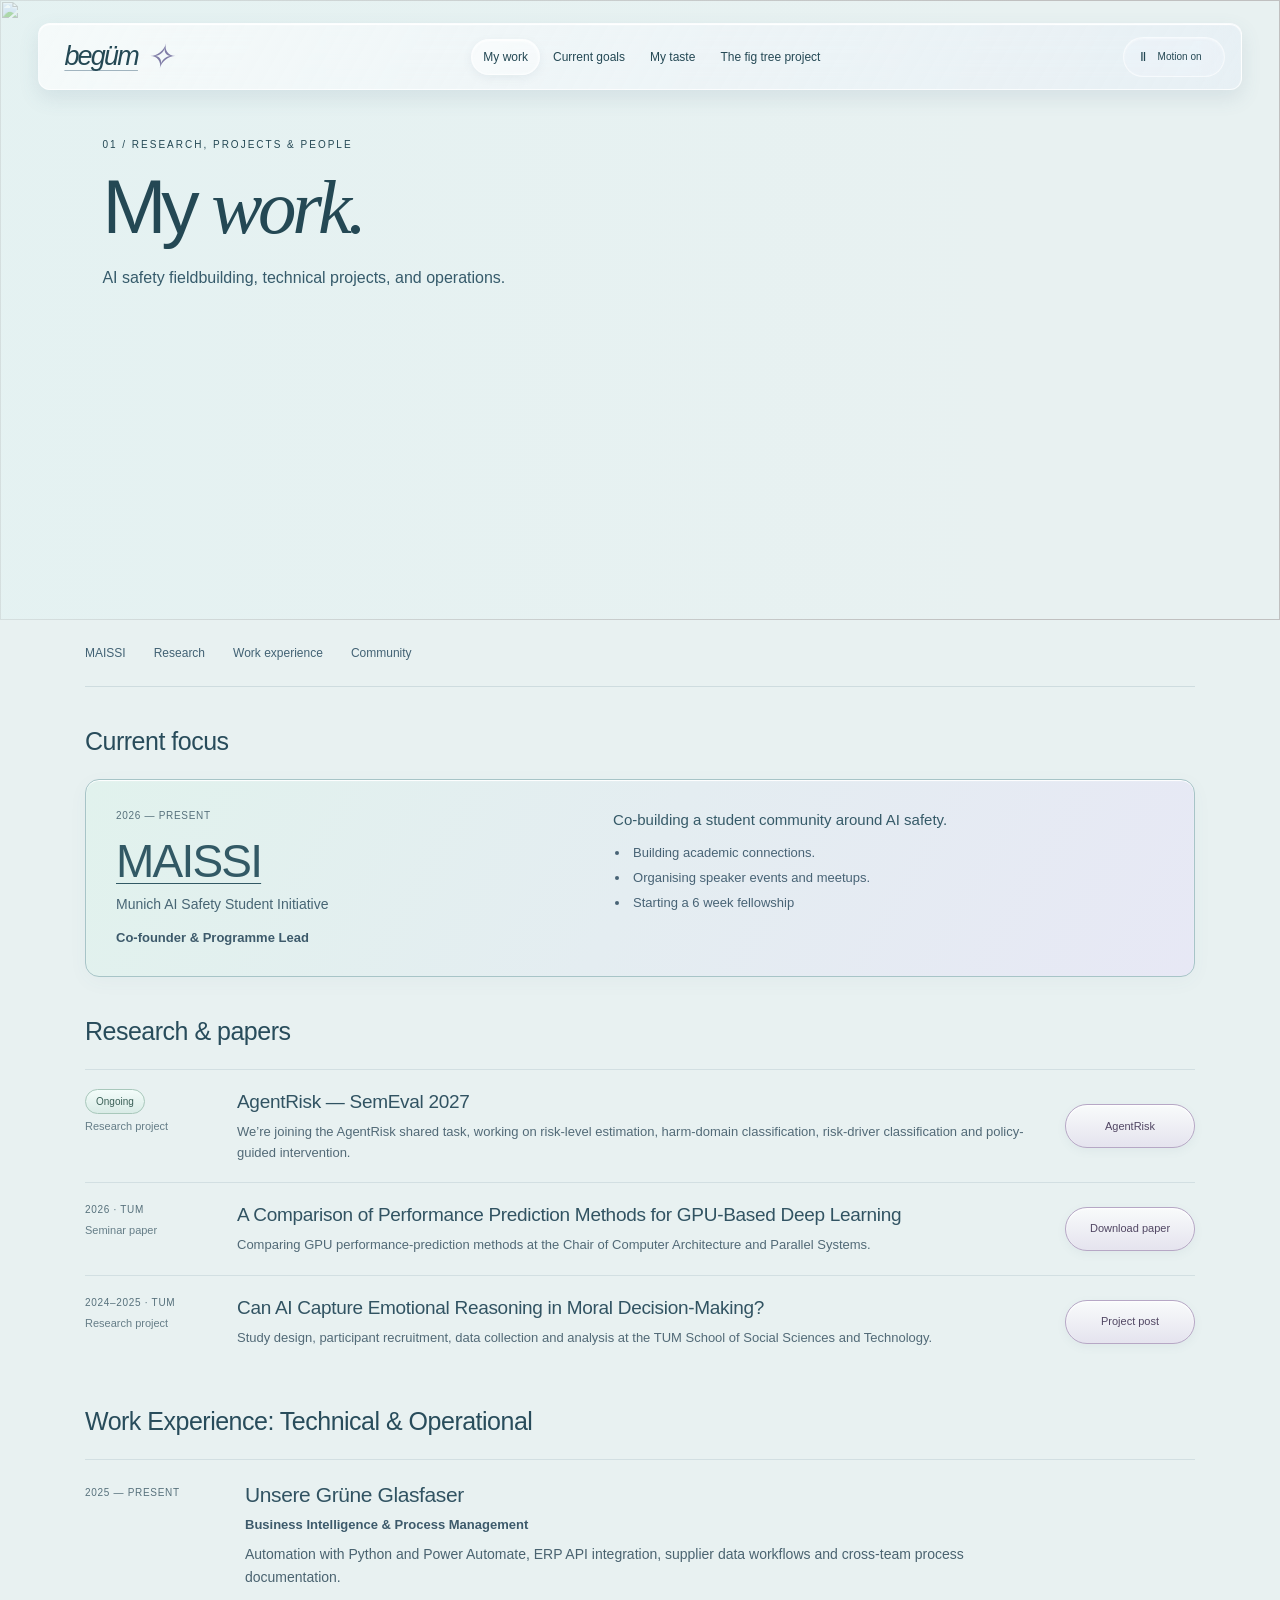
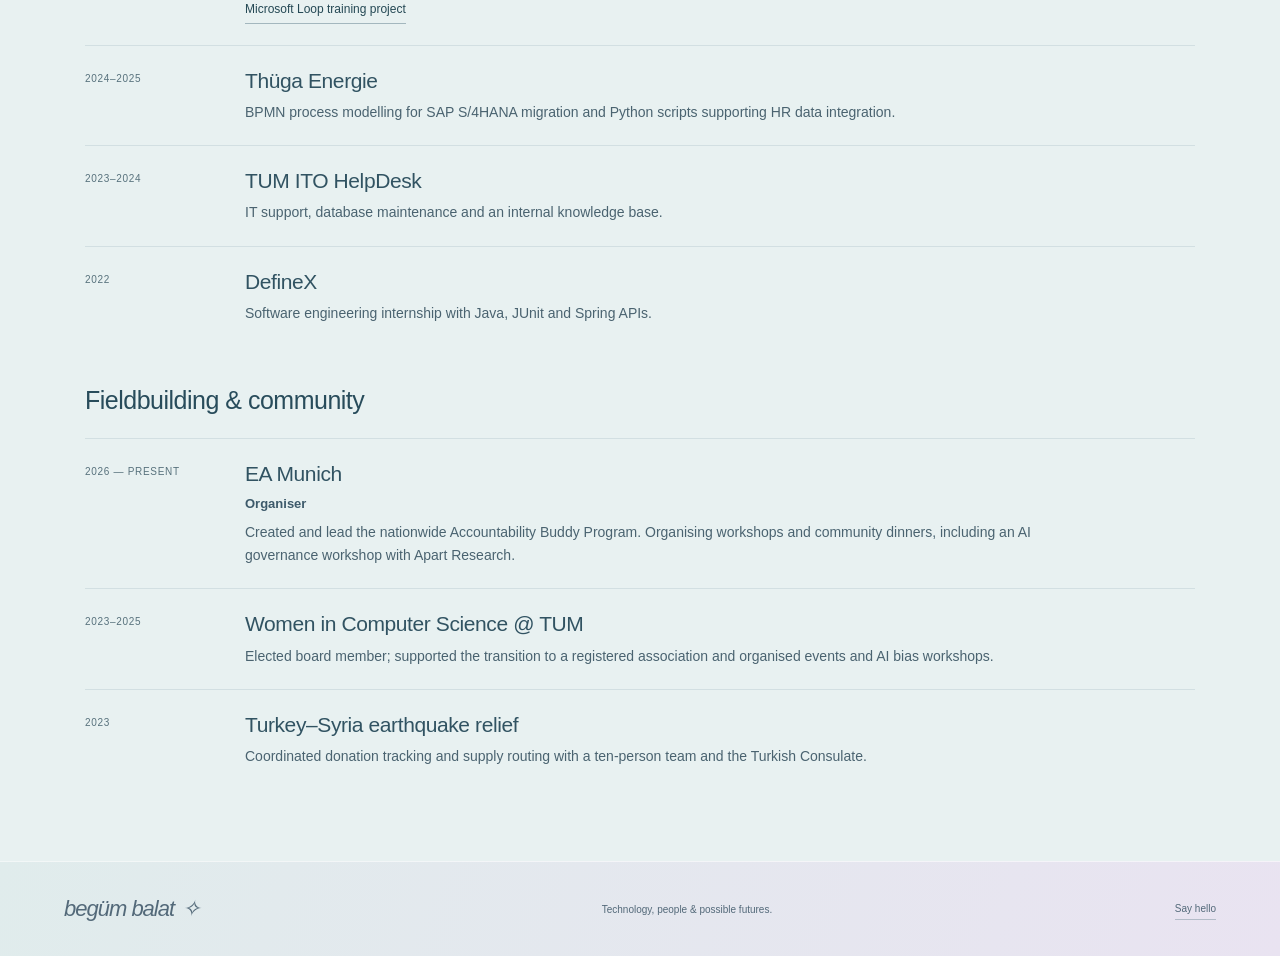
==== index.html @ d0066013 "Add files via upload" ====
<!doctype html><html lang="en"><head><meta charset="utf-8"><meta name="viewport" content="width=device-width,initial-scale=1"><meta name="theme-color" content="#c5e7e7"><meta name="description" content="Begüm Balat — Information Systems at TUM, technical AI safety, community building and possible futures."><title>My work · Begüm Balat</title><link rel="icon" href="../assets/favicon.svg" type="image/svg+xml"><link rel="stylesheet" href="../style.css"></head><body class="page-work"><a class="skip" href="#main">Skip to content</a><header class="site-header"><a class="brand" href="../index.html" aria-label="Return to the main page" title="Return to the main page"><span class="brand-name">begüm</span><span class="brand-star" aria-hidden="true">✧</span></a><button class="menu-toggle" aria-controls="navigation" aria-expanded="false">Menu <span aria-hidden="true">☰</span></button><nav id="navigation" aria-label="Main navigation"><a href="../work/index.html" aria-current="page">My work</a><a href="../goals/index.html" >Current goals</a><a href="../taste/index.html" >My taste</a><a href="../fig-tree/index.html" >The fig tree project</a></nav><button class="motion-toggle" id="motion" aria-label="Pause animations" aria-pressed="false"><span class="motion-icon">Ⅱ</span><span class="motion-label">Motion on</span></button></header><main id="main"><section class="page-hero work-hero">
  <img id="work-lake" class="hero-backdrop" src="../assets/botanical.webp" alt="" fetchpriority="high">
  <canvas class="lake-motion" data-water-image="work-lake" data-horizon=".46" data-position-y=".6" data-strength=".65" data-water-mask="lake" aria-hidden="true"></canvas>
  <div class="hero-text">
    <p class="eyebrow">01 / RESEARCH, PROJECTS &amp; PEOPLE</p>
    <h1>My <em>work.</em></h1>
    <p class="lede">AI safety fieldbuilding, technical projects, and operations.</p>
  </div>
</section>
<div class="content-wrap work-content"><nav class="work-sections" aria-label="Sections on this page">
  <a href="#maissi">MAISSI</a><a href="#research">Research</a><a href="#experience">Work experience</a><a href="#community">Community</a>
</nav>

<section class="work-section" id="maissi" aria-labelledby="focus-title">
  <h2 class="work-section-title" id="focus-title">Current focus</h2>
  <article class="maissi-feature">
    <div class="maissi-identity">
      <span class="entry-date">2026 — PRESENT</span>
      <h3><a href="https://munichaisafety.com/student-initiative/" target="_blank" rel="noopener">MAISSI</a></h3>
      <p class="initiative-name">Munich AI Safety Student Initiative</p>
      <p class="entry-role">Co-founder &amp; Programme Lead</p>
    </div>
    <div class="maissi-contributions">
      <p>Co-building a student community around AI safety.</p>
      <ul>
        <li>Building academic connections.</li>
        <li>Organising speaker events and meetups.</li>
        <li>Starting a 6 week fellowship</li>
      </ul>
    </div>
  </article>
</section>

<section class="work-section" id="research" aria-labelledby="research-title">
  <h2 class="work-section-title" id="research-title">Research &amp; papers</h2>
  <div class="research-list">
    <article class="paper-entry ongoing-project">
      <div class="paper-meta"><span class="project-status">Ongoing</span><span>Research project</span></div>
      <div><h3>AgentRisk — SemEval 2027</h3><p>We’re joining the AgentRisk shared task, working on risk-level estimation, harm-domain classification, risk-driver classification and policy-guided intervention.</p></div>
      <a class="paper-download" href="https://agentrisk-semeval.lovable.app/" target="_blank" rel="noopener" aria-label="Explore the AgentRisk SemEval 2027 tasks">AgentRisk</a>
    </article>
    <article class="paper-entry">
      <div class="paper-meta"><span class="entry-date">2026 · TUM</span><span>Seminar paper</span></div>
      <div><h3>A Comparison of Performance Prediction Methods for GPU-Based Deep Learning</h3><p>Comparing GPU performance-prediction methods at the Chair of Computer Architecture and Parallel Systems.</p></div>
      <a class="paper-download" href="../papers/GPU_Performance_Prediction_Begum_Balat.pdf" download="GPU_Performance_Prediction_Begum_Balat.pdf" aria-label="Download A Comparison of Performance Prediction Methods for GPU-Based Deep Learning (PDF)">Download paper</a>
    </article>
    <article class="paper-entry">
      <div class="paper-meta"><span class="entry-date">2024–2025 · TUM</span><span>Research project</span></div>
      <div><h3>Can AI Capture Emotional Reasoning in Moral Decision-Making?</h3><p>Study design, participant recruitment, data collection and analysis at the TUM School of Social Sciences and Technology.</p></div>
      <a class="paper-download" href="https://lnkd.in/p/e3TWY2D2" target="_blank" rel="noopener">Project post</a>
    </article>
  </div>
</section>

<section class="work-section" id="experience" aria-labelledby="experience-title">
  <h2 class="work-section-title" id="experience-title">Work Experience: Technical &amp; Operational</h2>
  <div class="experience-list">
    <article class="experience-entry">
      <span class="entry-date">2025 — PRESENT</span>
      <div><h3>Unsere Grüne Glasfaser</h3><p class="entry-role">Business Intelligence &amp; Process Management</p><p>Automation with Python and Power Automate, ERP API integration, supplier data workflows and cross-team process documentation.</p><a class="text-link" href="https://begumblt.github.io/loop-training-minicourse" target="_blank" rel="noopener">Microsoft Loop training project</a></div>
    </article>
    <article class="experience-entry">
      <span class="entry-date">2024–2025</span>
      <div><h3>Thüga Energie</h3><p>BPMN process modelling for SAP S/4HANA migration and Python scripts supporting HR data integration.</p></div>
    </article>
    <article class="experience-entry">
      <span class="entry-date">2023–2024</span>
      <div><h3>TUM ITO HelpDesk</h3><p>IT support, database maintenance and an internal knowledge base.</p></div>
    </article>
    <article class="experience-entry">
      <span class="entry-date">2022</span>
      <div><h3>DefineX</h3><p>Software engineering internship with Java, JUnit and Spring APIs.</p></div>
    </article>
  </div>
</section>

<section class="work-section" id="community" aria-labelledby="community-title">
  <h2 class="work-section-title" id="community-title">Fieldbuilding &amp; community</h2>
  <div class="experience-list">
    <article class="experience-entry">
      <span class="entry-date">2026 — PRESENT</span>
      <div><h3>EA Munich</h3><p class="entry-role">Organiser</p><p>Created and lead the nationwide Accountability Buddy Program. Organising workshops and community dinners, including an AI governance workshop with Apart Research.</p></div>
    </article>
    <article class="experience-entry">
      <span class="entry-date">2023–2025</span>
      <div><h3>Women in Computer Science @ TUM</h3><p>Elected board member; supported the transition to a registered association and organised events and AI bias workshops.</p></div>
    </article>
    <article class="experience-entry">
      <span class="entry-date">2023</span>
      <div><h3>Turkey–Syria earthquake relief</h3><p>Coordinated donation tracking and supply routing with a ten-person team and the Turkish Consulate.</p></div>
    </article>
  </div>
</section>
</div></main><footer class="site-footer"><a class="footer-name" href="../index.html">begüm balat <span aria-hidden="true">✧</span></a><span>Technology, people & possible futures.</span><a href="mailto:begum.balat@gmail.com">Say hello</a></footer><script src="../app.js" defer></script></body></html>
---- style.css ----
:root{--ink:#244854;--muted:#516a76;--line:#597b8d38;--glass:#f9ffff75;--lilac:#7f739a;--sans:'Helvetica Neue',Arial,sans-serif;--serif:Georgia,'Times New Roman',serif}*{box-sizing:border-box}html{scroll-behavior:smooth;scroll-padding-top:25px}body{margin:0;background:#e8f1f1;color:var(--ink);font-family:var(--sans);font-size:16px;-webkit-font-smoothing:antialiased}a{color:inherit;text-decoration:none}button{font:inherit;color:inherit;cursor:pointer}button,a{-webkit-tap-highlight-color:transparent}a:focus-visible,button:focus-visible{outline:3px solid #9366ae;outline-offset:5px}img{display:block;max-width:100%}p{line-height:1.75}h1,h2,h3,p{margin-top:0}h1,h2,h3{font-weight:400}h1{font-size:clamp(60px,7.8vw,110px);line-height:.98;letter-spacing:-.065em}h1 em,h2 em{font-family:var(--serif);font-weight:400;letter-spacing:-.055em}h2{font-size:38px;line-height:1.15;letter-spacing:-1.5px}h3{font-size:24px;letter-spacing:-.6px}h4{font-size:13px;font-weight:500;line-height:1.5}.skip{position:fixed;top:-100px;left:20px;z-index:100;background:#fff;padding:15px}.skip:focus{top:10px}.site-header{position:absolute;top:23px;left:3%;right:3%;z-index:20;display:flex;align-items:center;gap:25px;height:67px;padding:10px 21px;background:linear-gradient(120deg,#ffffffa0,#e5edfb55);backdrop-filter:blur(20px);-webkit-backdrop-filter:blur(20px);border:1px solid #ffffffb8;border-radius:12px;box-shadow:inset 0 1px 1px #fff,0 8px 20px #526f8620}.brand{font-size:27px;font-style:italic;letter-spacing:-1.8px;font-weight:500;display:flex;align-items:center;gap:8px}.brand-star{font-size:33px;color:#7f7ca6;line-height:1}.site-header nav{display:flex;align-items:center;gap:5px;margin:auto}.site-header nav a{font-size:12px;white-space:nowrap;padding:10px 13px;border:1px solid transparent;border-radius:30px;transition:background .2s}.site-header nav a:hover,.site-header nav a[aria-current]{border-color:#fff9;background:#ffffff75;box-shadow:inset 0 1px 2px #fff,0 3px 10px #566c8715}.home-link{display:none}.motion-toggle{border:1px solid #fff9;background:#f4f8ff40;box-shadow:inset 0 1px 2px #fff7;display:flex;align-items:center;gap:8px;border-radius:30px;padding:10px 12px;font-size:10px;white-space:nowrap}.motion-icon{font-size:13px}.menu-toggle{display:none}.eyebrow{font-family:var(--sans);font-size:10px;letter-spacing:2px;font-weight:500;line-height:1.6;margin-bottom:25px}.welcome{min-height:800px;min-height:100svh;position:relative;isolation:isolate;display:flex;align-items:center;justify-content:center;overflow:hidden}.welcome-ocean{position:absolute;z-index:-3;inset:0;width:100%;height:100%;object-fit:cover;object-position:50% 55%;animation:sea-drift 35s ease-in-out infinite alternate}.welcome:after{content:'';position:absolute;z-index:-2;inset:0;background:linear-gradient(180deg,#dae9f710,#ebf8ff24 35%,#f3edfc16 60%,#b6e9ef22)}.ocean-shimmer{position:absolute;pointer-events:none;inset:66% -25% -12%;z-index:-1;background:radial-gradient(ellipse at 50% 80%,#fefeff52,transparent 50%);mix-blend-mode:screen;animation:shimmer 14s ease-in-out infinite alternate}.welcome-location{position:absolute;top:125px;left:5%;font-size:9px;letter-spacing:1.4px;display:flex;gap:9px;align-items:center}.status-dot{width:6px;height:6px;border-radius:50%;display:inline-block;background:#537e72;box-shadow:0 0 0 4px #7baf9b18;flex:none}.coordinates{margin-left:25px;opacity:.7;font-size:8px}.welcome-copy{position:relative;max-width:1000px;margin:155px 25px 155px;text-align:center;transform:translateY(-25px)}.welcome-copy .eyebrow{letter-spacing:3px;font-size:9px;margin-bottom:38px}.welcome h1{position:relative;display:inline-block;font-size:clamp(70px,10vw,152px);letter-spacing:-.085em;font-weight:400;font-style:italic;line-height:1.1;margin:0 0 23px;color:#335365;text-shadow:0 1px 0 #fff9,0 4px 20px #ebf8ff80}.title-spark{font-family:var(--serif);position:absolute;font-size:50px;right:-51px;top:-23px;color:#7888b1;animation:soft-glow 7s ease-in-out infinite alternate}.welcome-subtitle{font-family:var(--serif);font-style:italic;font-size:29px;letter-spacing:-.9px;color:#456474;margin-bottom:24px}.welcome-intro{font-size:14px;line-height:1.9;color:#3c5b6d;margin-bottom:30px}.glass-button{display:inline-flex;align-items:center;justify-content:center;gap:35px;padding:14px 24px;font-size:12px;border-radius:30px;background:linear-gradient(180deg,#fff9,#e8f1fd60);border:1px solid #ffffffd0;box-shadow:inset 0 1px 3px #fff,0 5px 15px #5a7c8d20;backdrop-filter:blur(10px);transition:background .2s,transform .2s}.glass-button:hover{transform:translateY(-3px);background:#f9ffffc0}.welcome-footer{position:absolute;bottom:31px;left:5%;right:5%;display:flex;align-items:center;justify-content:space-between;font-size:9px;letter-spacing:1.4px;color:#264c60}.welcome-footer span:last-child{font-family:var(--serif);font-style:italic;font-size:16px;letter-spacing:0}.welcome-footer i{font-style:normal;margin-left:10px;font-size:26px}.explore{padding:70px 5% 90px;background:linear-gradient(150deg,#e1f0ee,#e7e8f4 65%,#eee4ef)}.section-top{display:flex;align-items:baseline;justify-content:space-between;gap:15px;margin-bottom:25px}.section-top .eyebrow{margin:0}.small-note{font-family:var(--serif);font-style:italic;color:#65778b;font-size:18px}.portal-grid{display:grid;grid-template-columns:repeat(4,minmax(0,1fr));gap:23px}.portal{min-width:0;transition:transform .3s}.portal:hover{transform:translateY(-6px)}.portal-image{position:relative;padding:6px;border:1px solid #fff;background:linear-gradient(145deg,#fff8,#c2d6e040);box-shadow:0 10px 22px #76829622,inset 0 1px 3px #fff;border-radius:10px;overflow:hidden}.portal-image img{width:100%;aspect-ratio:1.12;object-fit:cover;border-radius:5px;transition:filter .3s}.portal:hover img{filter:saturate(1.12)}.portal-index{position:absolute;left:17px;top:17px;background:#f5ffffbb;border:1px solid #fff9;padding:7px 9px;border-radius:3px;font-size:8px;letter-spacing:1px;backdrop-filter:blur(7px)}.portal-label{display:flex;align-items:center;justify-content:space-between;gap:8px;margin:20px 0 8px}.portal h2{font-size:22px;letter-spacing:-.9px;margin:0}.arrow-circle{font-size:17px;border:1px solid #9fadb675;border-radius:50%;width:27px;height:27px;display:grid;place-items:center;flex:none}.portal p{font-size:11px;color:#546d78;margin:0}.botanical-note{min-height:490px;position:relative;isolation:isolate;display:flex;align-items:center;padding:70px 9%;overflow:hidden}.botanical-note>img{position:absolute;inset:0;width:100%;height:100%;object-fit:cover;object-position:50% 52%;z-index:-2}.botanical-note:after{content:'';inset:0;position:absolute;z-index:-1;background:linear-gradient(90deg,#e9f6f3b8,#eaf5ff45 65%,transparent)}.botanical-note h2{font-size:42px;line-height:1.22;margin-bottom:20px}.botanical-note p:not(.eyebrow){font-size:14px;max-width:400px}.text-link{display:inline-block;font-size:12px;line-height:1.5;border-bottom:1px solid #607f8c80;padding:5px 0;transition:color .2s}.text-link:hover{color:#8d60a2;border-color:currentColor}.site-footer{padding:34px 5%;display:flex;align-items:center;justify-content:space-between;gap:25px;color:#536979;background:linear-gradient(110deg,#e0ecec,#e9e3f1);border-top:1px solid #fff9;font-size:10px}.footer-name{font-size:22px;letter-spacing:-1px;font-style:italic}.site-footer>a:last-child{border-bottom:1px solid #627e8b66;padding:5px 0}.page-hero{position:relative;isolation:isolate;min-height:655px;padding:145px 8% 60px;overflow:hidden}.hero-backdrop{position:absolute;inset:0;width:100%;height:100%;object-fit:cover;z-index:-2}.work-hero .hero-backdrop{object-position:50% 60%}.page-hero:after{content:'';position:absolute;inset:0;background:linear-gradient(90deg,#e2f2f29c,transparent 80%);z-index:-1}.hero-text{max-width:720px}.back{font-size:11px;display:inline-block;margin-bottom:35px;color:inherit;opacity:.85}.page-hero h1{margin:15px 0 25px}.lede{font-size:16px;color:#365b6b;max-width:550px;line-height:1.8;margin-bottom:28px}.linkbar{display:flex;gap:28px;align-items:center;flex-wrap:wrap}.content-wrap{max-width:1180px;margin:auto;padding:0 35px 85px}.index-strip{display:flex;justify-content:space-between;gap:20px;border-bottom:1px solid var(--line);padding:30px 0;font-size:8px;letter-spacing:1.3px;color:var(--muted)}.content-section{margin-top:65px}.content-section>.eyebrow{font-size:10px;color:#627788}.research{position:relative;margin:20px 0;border:1px solid #fff;border-radius:9px;background:linear-gradient(120deg,#fff9,#e1edf67a);padding:33px 38px;box-shadow:0 8px 22px #506f8510,inset 0 1px 1px #fff;transition:box-shadow .25s}.research:hover{box-shadow:0 10px 25px #506f8520}.research>span,.panel>span{font-size:9px;letter-spacing:1.4px;color:#657b8a}.research h2{font-size:29px;max-width:850px;margin:20px 0}.research p{font-size:14px;color:var(--muted);max-width:780px}.two-col{display:grid;grid-template-columns:1fr 1fr;gap:25px}.panel{border:1px solid #fff;background:linear-gradient(140deg,#f7f9ffae,#e0dfef65);border-radius:9px;padding:33px;box-shadow:inset 0 1px 1px white,0 7px 20px #536d8910}.panel.green{background:linear-gradient(140deg,#f8fffb9e,#d5e8df70)}.panel.blue{background:linear-gradient(140deg,#f9ffffae,#d4eaf665)}.panel h2{font-size:32px;margin:20px 0 16px}.panel p{font-size:14px;color:var(--muted);margin-bottom:0}.timeline{margin-top:30px}.timeline article{display:grid;grid-template-columns:180px 1fr;gap:25px;border-top:1px solid var(--line);padding:28px 0}.timeline article>span{font-size:9px;letter-spacing:1px;line-height:1.7;padding-top:5px;color:#647a85}.timeline h3{font-size:23px;margin:0 0 12px}.timeline p{font-size:14px;color:var(--muted);max-width:760px;margin-bottom:5px}.timeline h4{margin:0 0 12px}.goals-hero{padding-bottom:70px;display:flex;gap:40px;align-items:center}.goals-hero .hero-backdrop{object-position:50% 60%}.goals-hero .hero-text{max-width:620px}.status-pill{display:inline-flex;gap:10px;align-items:center;font-size:8px;letter-spacing:1.2px;border:1px solid #fff9;padding:12px 15px;border-radius:30px;background:#f4ffff50;backdrop-filter:blur(8px);line-height:1.5}.chapter-note{margin-left:auto;min-width:190px;transform:rotate(-5deg);padding:40px 15px 0;text-align:center}.chapter-note>span:first-child{font-size:10px;letter-spacing:1px}.chapter-note p{font-family:var(--serif);font-size:32px;font-style:italic;line-height:1.4;margin:20px 0;color:#5a7590}.note-star{font-size:70px;color:#8e97b8;display:block;animation:soft-glow 6s ease-in-out infinite alternate}.callout{position:relative;margin-top:55px;padding:40px;border:1px solid #fff;background:linear-gradient(130deg,#d7e9ee,#e5dff1);border-radius:10px;box-shadow:inset 0 1px 2px #fff}.callout h2{font-size:30px}.callout p{font-size:14px;max-width:800px}.callout .button{display:inline-block;padding:13px 22px;border:1px solid #fff;border-radius:30px;background:#ffffff90;font-size:12px}.taste-hero{padding:150px 6% 60px;background:radial-gradient(ellipse at 20% 80%,#f0e2ed,#e0dff2 60%,#cee5ee);display:grid;grid-template-columns:1fr 1fr;gap:7%;align-items:center;min-height:780px}.taste-copy{padding-left:4%}.taste-copy h1{font-size:clamp(70px,8vw,110px);color:#594e76;margin:18px 0 25px}.taste-copy .lede{max-width:370px;color:#676380}.handwritten{font-family:var(--serif);font-size:21px;font-style:italic;color:#8c7399;display:block;margin:0 0 30px}.taste-copy .glass-button{color:#655c7e}.taste-art{padding:9px 9px 0;margin:0;border:1px solid #ffffffe0;border-radius:11px;background:linear-gradient(140deg,#fff9,#e8e6f575);box-shadow:0 20px 45px #79719925,inset 0 1px 2px #fff;transform:rotate(2deg);animation:case-float 12s ease-in-out infinite alternate}.taste-art img{width:100%;aspect-ratio:1;object-fit:cover;border-radius:5px}.taste-art figcaption{display:flex;align-items:center;justify-content:space-between;font-size:8px;letter-spacing:1.3px;padding:14px 10px;color:#6f6888}.taste-art figcaption span:last-child{font-size:20px;line-height:1}.page-taste{background:#e9e4f0;color:#514c70}.page-taste .site-footer{background:#e1dce9}.taste-sections{display:grid;grid-template-columns:1.2fr 1fr;gap:27px;margin-top:65px}.journal-window,.music-window{border:1px solid #fff;border-radius:9px;background:linear-gradient(135deg,#fffbff90,#dfddee50);box-shadow:0 9px 25px #7b689a14;overflow:hidden}.journal-window:hover{background:#f7f2ffb0}.window-bar{padding:15px 21px;border-bottom:1px solid #b7b6ce65;display:flex;justify-content:space-between;font-size:9px;letter-spacing:1px;background:linear-gradient(#ffffffb0,#d9d7e98a);box-shadow:inset 0 1px 2px #fff}.window-body{padding:28px 33px 35px}.window-body h2{font-size:32px;margin-bottom:18px}.window-body p{font-size:14px;color:#706c87;max-width:340px}.outline-symbol{font-size:55px;color:#9290af;display:block;margin:0 0 25px}.record{width:73px;height:73px;border-radius:50%;margin:0 0 26px;background:conic-gradient(from 35deg,#b9c8ea,#e5c6ee,#d4faf2,#b4b9e4,#ecd9f1,#b6dfe4,#b9c8ea);border:1px solid #fff;box-shadow:0 6px 15px #72639420,inset 0 0 7px white;display:grid;place-items:center;animation:record-spin 24s linear infinite}.record span{width:17px;height:17px;border-radius:50%;background:#e9e4f0;border:3px double #f8fdff}.coming{display:inline-block;font-size:10px;letter-spacing:.2px;border:1px solid #8d8aa740;border-radius:30px;padding:9px 13px;background:#fff3}.notebook{position:relative;overflow:hidden;margin-top:45px;padding:45px 35px;border-top:1px solid #aaa4c04d;background:repeating-linear-gradient(transparent,transparent 30px,#aaa4c015 30px,#aaa4c015 31px)}.notebook h2{font-size:42px;line-height:1.15}.notebook p:not(.eyebrow){font-size:14px;max-width:420px}.notebook-flower{position:absolute;right:70px;top:40px;color:#bfb1cc66;font-size:210px;line-height:1;pointer-events:none}.page-fig-tree{background:#081c24;color:#e3eeed;--ink:#e3eeed;--muted:#b7cccd;--line:#b1e3e52b}.page-fig-tree .site-header{color:#d5e8ea;background:linear-gradient(125deg,#21404db0,#253345b0);border-color:#d4eeff55;box-shadow:inset 0 1px 1px #d9f7ff30,0 5px 15px #0002}.page-fig-tree .brand-star{color:#b8bbdf}.page-fig-tree .site-header nav a:hover,.page-fig-tree .site-header nav a[aria-current]{background:#caeaff15;border-color:#d2eaff44;box-shadow:inset 0 1px 2px #fff2}.page-fig-tree .motion-toggle{color:#deebef;background:#e7f6ff0d;border-color:#c3e5ec40;box-shadow:none}.fig-hero{padding-top:135px;background:radial-gradient(ellipse at 50% 60%,#153944,#061820 85%)}.fig-heading{padding:0 6% 24px;max-width:1480px;margin:auto}.fig-heading .back{margin-bottom:27px;color:#a8c7ce}.fig-title-row{display:flex;justify-content:space-between;align-items:center;gap:25px}.fig-title-row .eyebrow{color:#aac6c9;margin-bottom:16px}.fig-title-row h1{font-size:clamp(45px,5.2vw,76px);margin-bottom:18px;letter-spacing:-.055em;color:#e1eeec}.fig-title-row h1 em{color:#bfccdc}.fig-title-row .status-pill{flex:none;color:#b3c6d3;border-color:#dae9ff33;background:#d3e8ff09}.fig-lede{font-size:14px;color:#b2cbd0;margin:0;line-height:1.7}.tree-stage{position:relative;max-width:1450px;margin:auto;isolation:isolate;overflow:hidden;border-top:1px solid #c2eaf313;border-bottom:1px solid #c2eaf313}.tree-stage>img{width:100%;height:auto;aspect-ratio:3/2;object-fit:cover}.tree-stage:after{content:'';position:absolute;inset:0;z-index:2;pointer-events:none;background:linear-gradient(180deg,#081c2420,transparent 15%,transparent 75%,#081c24a0)}#tree-energy{position:absolute;inset:0;width:100%;height:100%;pointer-events:none;z-index:1;mix-blend-mode:screen}.tree-caption{position:absolute;bottom:28px;left:5%;right:5%;z-index:3;display:flex;align-items:center;gap:20px;justify-content:space-between}.energy-button{border:1px solid #c3e8e860;border-radius:30px;background:linear-gradient(120deg,#244c55c0,#384559bb);backdrop-filter:blur(15px);box-shadow:inset 0 1px 2px #fff4,0 5px 25px #0003;color:#e1fbf4;padding:14px 20px;font-size:11px;display:flex;align-items:center;gap:24px;transition:background .2s}.energy-button:hover{background:#315b68dd}.energy-button span{font-size:20px}#energy-status{font-size:10px;color:#d9eee9;text-shadow:0 2px 8px #000;background:#071d2680;padding:7px 10px;border-radius:4px}.fig-tagline{max-width:1450px;display:flex;justify-content:space-between;gap:25px;margin:auto;padding:24px 5%;font-size:8px;letter-spacing:1.6px;color:#9bbcc4}.fig-content{padding-top:55px}.fig-intro h2{font-size:44px;line-height:1.18;color:#d4e9e6;margin-bottom:30px}.fig-intro p:not(.eyebrow){font-size:15px;color:#b0c6cd}.fig-content .timeline article>span,.fig-content .content-section>.eyebrow{color:#91b4c0}.fig-content .timeline h3{color:#d6eae6}.fig-content .callout{background:linear-gradient(120deg,#17353b,#273446);border-color:#c3e7e62b;box-shadow:inset 0 1px 1px #fff1}.fig-content .callout p{color:#b2ced0}.fig-content .coming{border-color:#c6e4e444;background:#ffffff06}.page-fig-tree .site-footer{background:#0e2530;color:#a5c2c7;border-color:#cae7ee25}.page-fig-tree .site-footer a:last-child{border-color:#a2c6ce50}.paused *,.paused *:before,.paused *:after{animation-play-state:paused!important}.paused{scroll-behavior:auto}.no-transitions *{transition:none!important}@keyframes sea-drift{from{transform:scale(1.015) translateY(0)}to{transform:scale(1.055) translateY(-5px)}}@keyframes shimmer{from{transform:translateX(-6%);opacity:.3}to{transform:translateX(6%);opacity:.8}}@keyframes soft-glow{from{opacity:.5}to{opacity:1}}@keyframes case-float{from{transform:rotate(2deg) translateY(0)}to{transform:rotate(1deg) translateY(-8px)}}@keyframes record-spin{to{transform:rotate(360deg)}}@media(prefers-reduced-motion:reduce){*,*:before,*:after{animation:none!important;transition:none!important;scroll-behavior:auto!important}}@media(min-width:1600px){.welcome{min-height:850px}.welcome-copy{margin:200px 25px}.portal-grid{max-width:1450px;margin:auto}.section-top{max-width:1450px;margin:0 auto 25px}}@media(max-width:1050px){.site-header{gap:15px;padding:10px 16px}.site-header nav a{padding:10px 9px;font-size:11px}.brand{font-size:25px}.portal-grid{gap:16px}.portal h2{font-size:19px}.welcome h1{font-size:11vw}.portal p{font-size:10px}.taste-hero{gap:5%;padding-left:5%;padding-right:5%;min-height:700px}.taste-copy h1{font-size:80px}.fig-title-row{align-items:flex-start}.fig-title-row .status-pill{font-size:7px;letter-spacing:.5px;margin-top:15px}.chapter-note{min-width:140px}.chapter-note p{font-size:26px}}@media(max-width:760px){.site-header{top:15px;left:4%;right:4%;height:61px;gap:12px}.brand{font-size:26px}.menu-toggle{display:flex;gap:10px;align-items:center;border:1px solid #fff9;border-radius:20px;padding:9px 13px;margin-left:auto;background:#faffff65;font-size:11px}.menu-toggle span{font-size:15px}.motion-toggle{padding:10px;font-size:12px}.motion-label{display:none}.site-header nav{display:none;position:absolute;left:0;right:0;top:70px;padding:12px;background:#eff8f9f5;border:1px solid #fff;border-radius:10px;box-shadow:0 15px 30px #35586b25;backdrop-filter:blur(20px);flex-direction:column;align-items:stretch;margin:0}.site-header nav.open{display:flex}.site-header nav a{font-size:13px;padding:12px 15px}.home-link{display:block}.site-header nav a[aria-current]{background:#d9e8f1}.welcome-location{top:107px;font-size:8px;left:6%}.coordinates{font-size:7px;margin-left:12px}.welcome{min-height:760px;min-height:100svh}.welcome-ocean{object-position:50% 50%;animation:none}.welcome-copy{margin:185px 6% 160px;transform:none;width:88%;padding:0 0 25px}.welcome-copy .eyebrow{font-size:8px;letter-spacing:1.6px;margin-bottom:32px}.welcome h1{font-size:clamp(54px,12vw,88px);letter-spacing:-.075em;white-space:nowrap;margin-bottom:22px}.title-spark{right:-15px;top:-26px;font-size:34px}.welcome-subtitle{font-size:23px;margin-bottom:20px}.welcome-intro{font-size:12px;line-height:1.85;max-width:360px;margin:0 auto 28px}.welcome-intro br{display:none}.welcome-footer{left:6%;right:6%;bottom:27px;font-size:7px;letter-spacing:.7px}.welcome-footer span:last-child{font-size:12px}.welcome-footer i{font-size:20px}.glass-button{font-size:11px;padding:13px 21px}.explore{padding:45px 6% 55px}.section-top{display:block;margin-bottom:25px}.small-note{display:block;font-size:16px;margin-top:9px}.eyebrow{font-size:9px;letter-spacing:1.5px;margin-bottom:20px}.portal-grid{grid-template-columns:1fr 1fr;gap:30px 15px}.portal-image img{aspect-ratio:1}.portal-index{top:12px;left:12px;padding:5px;font-size:6px;letter-spacing:.5px}.portal-label{margin-top:15px;gap:5px}.portal h2{font-size:19px;line-height:1.15;letter-spacing:-.6px}.arrow-circle{width:23px;height:23px;font-size:14px}.portal p{font-size:10px;line-height:1.6}.botanical-note{min-height:440px;padding:55px 7%}.botanical-note>img{object-position:60% 50%}.botanical-note:after{background:linear-gradient(90deg,#e9f6f3ce,#eaf5ff85 65%,#eaf5ff30)}.botanical-note h2{font-size:31px}.botanical-note p:not(.eyebrow){font-size:13px;max-width:300px}.site-footer{padding:25px 6%;flex-wrap:wrap;gap:18px}.footer-name{font-size:20px}.site-footer>span{width:100%;order:3;font-size:9px}.site-footer>a:last-child{margin-left:auto}.page-hero{min-height:630px;padding:123px 7% 45px}.back{margin-bottom:27px;font-size:10px}.page-hero h1{font-size:75px;margin:15px 0 26px}.lede{font-size:14px;line-height:1.8}.work-hero .hero-backdrop{object-position:63% 50%}.work-hero:after{background:linear-gradient(90deg,#e7f3f4ce,#e9f6f3a8 60%,#e3eff745)}.linkbar{gap:20px}.text-link{font-size:11px}.content-wrap{padding:0 6% 55px}.index-strip{padding:22px 0;font-size:7px}.index-strip span:last-child{display:none}.content-section{margin-top:45px}.research{padding:25px}.research h2{font-size:25px;line-height:1.25;letter-spacing:-1px}.research p{font-size:13px}.research>span,.panel>span{font-size:8px}.two-col{grid-template-columns:1fr;gap:18px}.panel{padding:25px}.panel h2{font-size:29px}.panel p{font-size:13px}.timeline article{grid-template-columns:1fr;gap:10px;padding:25px 0}.timeline h3{font-size:22px}.timeline p{font-size:13px}.timeline article>span{font-size:8px}.goals-hero{align-items:flex-start;display:block}.chapter-note{display:none}.status-pill{font-size:7px;letter-spacing:.8px;padding:11px 13px}.callout{padding:28px;margin-top:35px}.callout h2{font-size:27px}.callout p{font-size:13px}.taste-hero{padding:123px 7% 40px;grid-template-columns:1fr;gap:45px}.taste-copy{padding:0}.taste-copy h1{font-size:78px}.taste-copy .lede{max-width:320px}.handwritten{font-size:19px;margin-bottom:25px}.taste-art{max-width:440px;width:94%;justify-self:center;transform:rotate(1.5deg)}.taste-sections{grid-template-columns:1fr;gap:25px;margin-top:40px}.window-body{padding:25px}.window-body h2{font-size:29px}.notebook{padding:30px 15px}.notebook h2{font-size:35px}.notebook p:not(.eyebrow){max-width:260px;font-size:13px}.notebook-flower{font-size:120px;right:-15px;top:110px;opacity:.4}.fig-hero{padding-top:122px}.fig-heading{padding:0 6% 25px}.fig-title-row{display:block}.fig-title-row h1{font-size:47px;line-height:1.05;max-width:360px}.fig-title-row .status-pill{margin:0 0 18px;font-size:7px}.fig-lede{font-size:12px}.fig-lede br{display:none}.tree-caption{position:relative;left:auto;right:auto;bottom:auto;padding:20px 6%;background:#0b212b;flex-wrap:wrap;gap:12px}.energy-button{padding:11px 15px;font-size:10px;gap:20px;box-shadow:none}#tree-energy{height:auto;aspect-ratio:3/2}.tree-stage:after{display:none}#energy-status{font-size:9px;background:transparent;padding:0}.fig-tagline{font-size:6px;padding:20px 6%;letter-spacing:.8px;gap:18px}.fig-tagline span{max-width:150px}.fig-content{padding-top:25px}.fig-intro h2{font-size:31px}.fig-intro p:not(.eyebrow){font-size:13px;margin-bottom:0}.fig-content .callout{padding:25px}.page-fig-tree .menu-toggle{background:#e5f1ff15;border-color:#badde855;color:#d9eeee}.page-fig-tree .site-header nav{background:#173541f5;border-color:#abc9dc55}.page-fig-tree .site-header nav a[aria-current]{background:#bfddea20}}@media(max-width:360px){.welcome h1{font-size:49px}.portal h2{font-size:17px}.welcome-footer span:first-child{font-size:6px}.welcome-subtitle{font-size:21px}.page-hero h1{font-size:65px}}

/* Thumbnail objects are separate transparent artwork, not hero-image crops. */
.portal-object{background:radial-gradient(ellipse at 50% 58%,#f5f7ffdd,#d8dcefb0 68%,#e5eaf399)}
.portal-goals .portal-object{background:radial-gradient(ellipse at 50% 58%,#f0fffad9,#d3e8e8b0 68%,#dbe7f099)}
.portal-object img{object-fit:contain;padding:24px 10px 5px;filter:drop-shadow(0 8px 8px #5d71961c)}
.portal:hover .portal-object img{filter:drop-shadow(0 11px 10px #5d719630);transform:translateY(-3px)}
@media(max-width:760px){.portal-object img{padding:20px 3px 2px}}

.portal-taste .portal-object{background:radial-gradient(ellipse at 50% 58%,#fff8ffdd,#e4dff1b0 68%,#e6e9f299)}

/* Photographic lily still-lifes share the site artwork treatment. */
.portal-still-life img{object-fit:cover;padding:0;filter:none}

/* A quiet, single-scene welcome. The original ocean and botanical artwork
   are atmospheric backgrounds; navigation has its own small vector objects. */
.page-home{background:#cde7ee}.page-home .site-header{top:24px;left:4.5%;right:4.5%;padding:0;height:48px;background:transparent;border:0;box-shadow:none;backdrop-filter:none}.page-home .site-header nav,.page-home .menu-toggle{display:none}.page-home .motion-toggle{margin-left:auto;background:#eff9ff65;border-color:#ffffffa8}.page-home>.site-footer{display:none}.page-home .brand{color:#355566}.water-world{min-height:760px;min-height:max(760px,100svh);padding:160px 6% 100px;position:relative;isolation:isolate;display:flex;flex-direction:column;align-items:center;justify-content:center;overflow:hidden}.water-background{position:absolute;inset:0;z-index:-3;width:100%;height:100%;object-fit:cover;object-position:50% 59%;animation:sea-drift 38s ease-in-out infinite alternate}.water-world:after{content:'';position:absolute;inset:0;z-index:-2;background:linear-gradient(#eff8ff0a,#f5f9ff3b 32%,#f3fbff15 54%,#d9f2ee12)}.water-light{position:absolute;inset:58% -20% -20%;z-index:-1;background:radial-gradient(ellipse at 40% 60%,#f8fffa70,transparent 52%);mix-blend-mode:soft-light;animation:shimmer 12s ease-in-out infinite alternate;pointer-events:none}.home-greeting{text-align:center;margin:0 auto 52px}.home-greeting .eyebrow{font-size:9px;letter-spacing:2.3px;margin:0 0 25px;color:#466072}.home-greeting h1{font-size:clamp(70px,7.7vw,108px);letter-spacing:-.065em;font-weight:300;line-height:1.15;color:#305267;margin:0 0 16px;text-shadow:0 2px 20px #f4fbff99}.home-greeting h1 em{font-family:Georgia,serif;font-weight:400;letter-spacing:-.055em;color:#56628c}.home-greeting h1>span{display:inline-block;font-family:Georgia,serif;font-size:.35em;vertical-align:top;margin:6px 0 0 10px;color:#7b87ab;animation:soft-glow 8s ease-in-out infinite alternate}.home-greeting>p:not(.eyebrow){font-family:Georgia,serif;font-size:23px;font-style:italic;margin:0 0 16px;color:#486377}.home-intro{font-size:12px;line-height:1.8;color:#476578}.icon-navigation{display:grid;grid-template-columns:repeat(4,minmax(0,1fr));gap:24px;width:min(790px,100%);position:relative}.world-link{display:flex;flex-direction:column;align-items:center;text-align:center;border-radius:22px;padding:10px 4px 16px;transition:background .3s,transform .3s;min-width:0}.icon-object{display:flex;align-items:center;justify-content:center;width:132px;height:132px;transition:transform .4s;animation:object-float 7s ease-in-out infinite}.world-link:nth-child(2) .icon-object{animation-delay:-1.8s}.world-link:nth-child(3) .icon-object{animation-delay:-3.2s}.world-link:nth-child(4) .icon-object{animation-delay:-4.8s}.icon-object img{width:132px;height:132px;filter:drop-shadow(0 9px 8px #32607717)}.world-label{display:block;font-size:14px;font-weight:500;color:#2f5264;line-height:1.5;margin-top:8px;padding:4px 9px;border-radius:20px;background:#eff9fe85;border:1px solid #ffffffa0;box-shadow:0 3px 10px #5a839114;text-wrap:nowrap}.world-label>span{font-size:12px;margin-left:4px}.world-description{display:block;font-size:10px;margin-top:9px;line-height:1.5;color:#305768;text-shadow:0 1px 5px #e9ffff}.world-link:hover{background:#f4fdff45;transform:translateY(-5px)}.world-link:hover .icon-object{filter:brightness(1.04)}.home-bottom{position:absolute;left:4.5%;right:4.5%;bottom:27px;display:flex;justify-content:space-between;align-items:center;font-size:11px;color:#345b68}.home-bottom>span{display:flex;gap:10px;align-items:center}.home-bottom a{border-bottom:1px solid #52788666;padding:5px 0}.page-work .page-hero,.page-goals .page-hero{min-height:540px;padding-top:145px;padding-bottom:55px}.page-work .page-hero h1,.page-goals .page-hero h1{font-size:clamp(60px,6vw,85px)}.chapter-note{display:none}.taste-hero{position:relative;isolation:isolate;overflow:hidden;min-height:620px;gap:8%;background:#e4e4ef}.taste-background{position:absolute;inset:0;width:100%;height:100%;object-fit:cover;object-position:60% 55%;z-index:-2}.taste-hero:after{content:'';position:absolute;inset:0;background:linear-gradient(90deg,#edf0f5ed,#e9ecf3bd 45%,#dbe6ec20);z-index:-1}.taste-copy h1{font-size:clamp(60px,6vw,85px)}.taste-copy .handwritten{display:none}.taste-art{max-width:380px;justify-self:center}.taste-art img{aspect-ratio:1.15}.taste-sections{grid-template-columns:1fr 1fr}.research,.panel,.journal-window,.music-window{box-shadow:none}.research{border-radius:5px}.fig-heading{padding-bottom:30px}.fig-content .callout{border-radius:8px}.page-goals .page-hero:after{background:linear-gradient(90deg,#f0f8faab,#eef7fc50,transparent)}
@keyframes object-float{0%,100%{transform:translateY(0) rotate(-1deg)}50%{transform:translateY(-6px) rotate(1deg)}}
@media(min-width:1600px){.water-world{padding-top:180px}.home-greeting{margin-bottom:65px}.icon-navigation{width:880px;gap:40px}}
@media(max-width:760px){.water-world{min-height:max(780px,100svh);padding:116px 6% 94px;justify-content:center}.page-home .site-header{top:22px;left:6%;right:6%}.page-home .motion-label{display:inline;font-size:10px}.home-greeting{margin-bottom:25px}.home-greeting .eyebrow{font-size:7px;letter-spacing:1.2px;margin-bottom:18px}.home-greeting h1{font-size:clamp(45px,10.5vw,68px);white-space:nowrap;margin-bottom:15px}.home-greeting h1>span{margin:3px 0 0 5px}.home-greeting>p:not(.eyebrow){font-size:19px;margin-bottom:12px}.home-intro{font-size:11px;line-height:1.8}.icon-navigation{max-width:370px;grid-template-columns:1fr 1fr;gap:14px 16px}.world-link{padding:1px 0 10px}.icon-object,.icon-object img{width:101px;height:101px}.world-label{font-size:12px;margin-top:1px;padding:4px 9px}.world-description{font-size:9px;margin-top:6px}.home-bottom{left:6%;right:6%;bottom:22px;font-size:10px}.water-background{object-position:48% 55%;animation:none}.page-work .page-hero,.page-goals .page-hero{min-height:540px;padding-top:120px}.page-work .page-hero h1,.page-goals .page-hero h1{font-size:60px}.taste-hero{min-height:0;padding-top:120px;gap:30px}.taste-copy h1{font-size:63px}.taste-art{width:80%;max-width:320px}.taste-sections{grid-template-columns:1fr}.taste-hero:after{background:linear-gradient(90deg,#eef1f6e8,#e9ecf3a0 70%,#dbe6ec30)}}
@media(max-width:360px){.water-world{padding-left:5%;padding-right:5%}.home-greeting h1{font-size:42px}.home-greeting>p:not(.eyebrow){font-size:17px}.icon-navigation{gap:13px 4px}.world-label{font-size:11px}.world-description{font-size:8px}}
@media(prefers-reduced-motion:reduce){.water-background,.water-light,.icon-object,.home-greeting h1>span{animation:none}}
/* The homepage ends with its first ocean scene. */
.page-home .water-world{
  min-height:100svh;
  padding:clamp(112px,18svh,180px) 6% clamp(90px,17svh,180px);
  justify-content:center;
}
.page-home .water-background{z-index:-4;object-position:50% 59%;animation:none}
#ocean-motion{position:absolute;inset:0;width:100%;height:100%;z-index:-3;pointer-events:none}
.page-home .home-greeting{margin:0;text-align:center}
.page-home .home-greeting h1>span{animation:none}
.page-home .home-greeting h1 em{color:#335365}
.home-destinations{
  display:grid;grid-template-columns:repeat(4,minmax(0,1fr));
  gap:16px;width:min(920px,100%);margin-top:clamp(50px,10svh,96px);
}
.destination{
  --button-tint:188,219,245;
  display:flex;align-items:center;justify-content:space-between;gap:13px;
  position:relative;overflow:hidden;isolation:isolate;
  min-height:64px;padding:18px 23px;border-radius:32px;
  border:1px solid #ffffffd9;
  background:linear-gradient(180deg,#ffffffc7 0%,#ffffff85 44%,rgba(var(--button-tint),.62) 100%);
  box-shadow:inset 0 1px 1px #fff,inset 0 -2px 3px #ffffff59,0 5px 18px #3e687b22;
  backdrop-filter:blur(12px);-webkit-backdrop-filter:blur(12px);
  color:#294d62;font-size:14px;line-height:1.25;text-align:left;
  transition:transform .25s,box-shadow .25s,background .25s;
}
.destination:before{
  content:'';position:absolute;z-index:-1;top:4px;left:12px;right:12px;height:41%;
  border-radius:28px 28px 55% 55%;background:linear-gradient(#ffffff7d,#ffffff00);pointer-events:none;
}
.destination>span{font-size:18px;line-height:1;color:#50677b;opacity:.75}
.destination-goals{--button-tint:185,228,212}
.destination-taste{--button-tint:215,202,239}
.destination-fig{--button-tint:240,207,223}
.destination:hover{transform:translateY(-4px);box-shadow:inset 0 1px 1px #fff,0 9px 22px #3e687b30}
.destination:active{transform:translateY(-1px)}
.destination:focus-visible{outline:2px solid #566b99;outline-offset:5px}
@media(max-width:760px){
  .page-home .water-world{min-height:100svh;padding:110px 6% 12svh}
  .page-home .home-greeting{margin:0}
  .home-destinations{grid-template-columns:repeat(2,minmax(0,1fr));gap:13px 12px;width:min(430px,100%);margin-top:clamp(42px,8svh,70px)}
  .destination{min-height:58px;padding:16px 18px;font-size:12px;gap:7px}
  .destination>span{font-size:16px}
}
@media(max-width:360px){.destination{padding:15px 14px;font-size:11px}}
#ocean-motion{opacity:0}
#ocean-motion.is-ready{opacity:1}
/* Review refinements: quieter typography, compact glass controls, clear navigation. */
.page-home .home-greeting h1{
  font-family:'Avenir Next','Century Gothic','Trebuchet MS',Arial,sans-serif;
  font-size:clamp(62px,7.5vw,105px);font-style:normal;font-weight:400;
  letter-spacing:-.055em;line-height:1.15;
}
.page-home .home-greeting h1>span{font-size:.31em;margin-left:11px;color:#7f81a7}
.home-quote cite{display:block;margin-top:8px;font:500 10px/1.4 var(--sans);letter-spacing:2px;color:#4f6580}
.home-destinations{
  display:flex;flex-wrap:wrap;justify-content:center;gap:12px;
  width:max-content;max-width:100%;margin-top:clamp(68px,11svh,110px);
}
.destination{flex:none;justify-content:center;gap:9px;min-height:46px;padding:12px 19px;font-size:13px;width:max-content}
.destination>span{font-size:16px}
.back{
  display:inline-flex;align-items:center;justify-content:center;
  min-height:44px;padding:11px 18px;border-radius:24px;
  font-size:13px;font-weight:600;letter-spacing:.1px;opacity:1;
  color:#294e60;background:linear-gradient(#fffffff0,#e1f0f3b8);
  border:1px solid #fff;box-shadow:inset 0 1px 1px white,0 5px 15px #315b7420;
  transition:transform .2s,box-shadow .2s;
}
.back:hover{transform:translateX(-3px);box-shadow:0 6px 17px #315b7430}
.page-fig-tree .fig-heading .back{color:#dfffee;background:linear-gradient(#315f69,#203f50);border-color:#b1e8df99;box-shadow:0 4px 18px #0003,inset 0 1px 1px #e0fff744}
.site-header nav a{font-weight:500}
.energy-button{
  min-height:50px;padding:13px 24px;gap:10px;font-size:14px;font-weight:600;
  color:#143f35;background:linear-gradient(135deg,#ecffe7,#a0efbf 48%,#a9e8ed);
  border:1px solid #e7ffdc;box-shadow:0 0 22px #8dffc745,inset 0 1px 2px #fff;
  animation:energy-breathe 3.2s ease-in-out infinite;
}
.energy-button svg{flex:none;filter:drop-shadow(0 0 4px #ffffce)}
.energy-button:hover{background:linear-gradient(135deg,#f7ffe8,#c1ffd7,#b1f7ff);box-shadow:0 0 30px #8dffc777}
.energy-button:disabled{opacity:1;cursor:wait}
.energy-button.energizing{box-shadow:0 0 35px #a3ffcb99,0 0 65px #80e0ee44;background:#d3ffe2}
.tree-caption{justify-content:center}
.fig-tagline{display:block;max-width:900px;margin:0 auto;padding:34px 6%;text-align:center;font-family:var(--serif);font-style:italic;font-size:clamp(19px,2vw,27px);line-height:1.55;letter-spacing:0;color:#cee9df}
.fig-tagline p{margin:0;line-height:1.55}
@keyframes energy-breathe{0%,100%{box-shadow:0 0 18px #8dffc73d,inset 0 1px 2px #fff}50%{box-shadow:0 0 30px #8dffc76b,inset 0 1px 2px #fff}}
@media(max-width:760px){
  .page-home .home-greeting h1{font-size:clamp(42px,9.5vw,65px);letter-spacing:-.055em}
  .home-destinations{display:grid;grid-template-columns:max-content max-content;justify-items:center;gap:12px 10px;width:max-content;max-width:100%;margin-top:clamp(68px,11svh,100px)}
  .destination{font-size:12px;min-height:46px;padding:12px 16px;gap:8px}
  .destination:nth-child(odd){justify-self:end}.destination:nth-child(even){justify-self:start}
  .site-header{height:68px;padding:10px 15px}
  body:not(.page-home) .menu-toggle{
    min-height:44px;padding:11px 18px;gap:11px;font-size:14px;font-weight:600;
    color:#244858;border-color:#fff;background:linear-gradient(#fff,#cce7eb);
    box-shadow:0 3px 12px #476d8c22,inset 0 1px 1px #fff;
  }
  .menu-toggle[aria-expanded=true]{outline:2px solid #9bbdcb;outline-offset:2px}
  body:not(.page-home) .motion-toggle{min-width:42px;min-height:42px;justify-content:center}
  .site-header nav{top:79px;padding:10px;background:#f0f9fcfa;border:1px solid #fff;border-radius:15px;box-shadow:0 15px 35px #29495c45}
  .site-header nav a{min-height:46px;padding:13px 16px;font-size:14px;display:flex;align-items:center;justify-content:space-between;border-radius:9px}
  .site-header nav a:after{content:none;opacity:.65;font-size:17px}
  .site-header nav a[aria-current]{background:#d7e9f2;border-color:#a2bdce80;font-weight:600}
  .page-fig-tree .menu-toggle{color:#173c3b!important;background:linear-gradient(#e3fff1,#a8dfd5)!important;border-color:#d5ffed!important;box-shadow:0 0 16px #a1f0d423!important}
  .page-fig-tree .site-header nav{background:#193b48fa;border-color:#99d0d59c}
  .page-fig-tree .site-header nav a[aria-current]{background:#b5f0dc25;border-color:#b9f2e052}
  .tree-caption{padding:21px 6%;justify-content:center}
  .energy-button{min-height:50px;padding:13px 24px;font-size:14px;gap:10px}
  .fig-tagline{font-size:20px;padding:28px 6%;letter-spacing:0}
  .back{font-size:12px;padding:10px 17px}
}
@media(max-width:360px){.destination{font-size:11px;padding:12px 14px}.home-destinations{gap:10px 8px}}

/* Glass details and personal browser windows. */
.brand .brand-star{width:35px;height:35px;flex:none;overflow:visible}
.footer-name{display:inline-flex;align-items:center;gap:8px}
.footer-name img{width:26px;height:26px}
.welcome-star{width:1.1em;height:1.1em;overflow:visible}
.home-intro{font-size:11px;line-height:1.65;max-width:330px;margin:auto}
.professional-links{gap:11px}
.heading-link{display:inline-flex;align-items:center;gap:12px;border-bottom:1px solid #81759e50}
.heading-link span{font:400 19px var(--sans);color:#7e7398}
.heading-link:hover{color:#85659d;border-color:currentColor}
.taste-art figcaption>span:first-child{font-size:10px;letter-spacing:1.3px}
.taste-sections{gap:26px;align-items:start;scroll-margin-top:30px}
.mini-browser{min-width:0;overflow:hidden;border:1px solid #ffffffee;border-radius:15px;
  background:linear-gradient(140deg,#f8f7ffcc,#d9dceda6);
  box-shadow:0 12px 30px #72608e1a,inset 0 1px 2px white;padding:0 7px 0}
.browser-sounds{background:linear-gradient(140deg,#f0fff8d9,#cbdfeaa6)}
.browser-titlebar{display:flex;align-items:center;gap:14px;min-height:43px;padding:8px 11px;
  background:linear-gradient(#ffffffb5,#ffffff00)}
.browser-titlebar h2{font:500 11px/1.4 var(--sans);letter-spacing:.8px;margin:0;flex:1}
.browser-lights{display:flex;gap:5px;flex:none}
.browser-lights i{height:9px;width:9px;border-radius:50%;border:1px solid #ffffffd9;
  background:linear-gradient(135deg,#fff,#d8a8ca);box-shadow:0 1px 3px #76698b36}
.browser-lights i:nth-child(2){background:linear-gradient(135deg,#fff,#b9b0e2)}
.browser-lights i:nth-child(3){background:linear-gradient(135deg,#fff,#a0d1be)}
.browser-spark{font-size:18px;line-height:1;color:#8d84ad}
.browser-toolbar{display:flex;align-items:center;gap:11px;padding:0 8px 11px;min-width:0}
.browser-arrows{font-size:16px;white-space:pre;letter-spacing:3px;color:#8c87a0;flex:none}
.browser-address{display:flex;align-items:center;gap:8px;min-width:0;flex:1;padding:8px 10px;
  border:1px solid #fff;border-radius:8px;background:#fafcffb8;
  box-shadow:inset 0 1px 4px #7c86a215;font:10px/1.4 var(--sans);color:#696a84}
.browser-address>span:nth-child(2){overflow:hidden;text-overflow:ellipsis;white-space:nowrap;flex:1;min-width:0}
.browser-address:hover{background:#fff}
.browser-viewport{min-width:0;overflow:hidden;border:1px solid #b7bbcf4d;border-radius:9px;background:#fff;min-height:352px}
.browser-viewport iframe{display:block;width:100%;height:352px;border:0;background:#fff}
.browser-statusbar{display:flex;align-items:center;justify-content:space-between;gap:12px;padding:12px 10px;font-size:9px;line-height:1.5;color:#71718a}
.browser-statusbar a{text-decoration:underline;text-underline-offset:3px;flex:none}
.drifting-cursors{position:fixed;inset:0;z-index:9;overflow:hidden;pointer-events:none;user-select:none}
.drifting-cursors *{pointer-events:none!important}
.aero-cursor{position:absolute;top:0;left:0;display:block;width:30px;height:36px;
  background:url('./assets/aero-cursor.svg') center/contain no-repeat;opacity:.72;
  filter:drop-shadow(0 4px 5px #566f9733);will-change:transform}
.cursor-1{width:25px;height:30px;filter:hue-rotate(50deg) drop-shadow(0 4px 5px #566f9733)}
.cursor-2{width:23px;height:28px;filter:hue-rotate(290deg) drop-shadow(0 4px 5px #566f9733)}
.cursor-3{filter:hue-rotate(320deg) drop-shadow(0 4px 5px #566f9733)}
.paused .drifting-cursors{visibility:hidden}
@media(max-width:760px){
  .brand .brand-star{width:31px;height:31px}
  .professional-links{gap:9px}
    .taste-sections{gap:25px;margin-top:35px}
  .mini-browser{max-width:100%;border-radius:13px}
  .browser-titlebar{padding:8px}
  .browser-toolbar{gap:6px;padding:0 5px 9px}
  .browser-arrows{font-size:14px;letter-spacing:1px}
  .browser-address{font-size:9px;gap:5px;padding:8px}
  .browser-statusbar{gap:9px;flex-wrap:wrap;font-size:9px}
  .aero-cursor{width:24px;height:29px;opacity:.65}
  .cursor-2,.cursor-3{display:none}
}
@media(prefers-reduced-motion:reduce){.drifting-cursors{display:none}}

/* A botanical signature, clear home navigation and a scannable work page. */
.brand .brand-mark{width:31px;height:35px;flex:none;filter:drop-shadow(0 2px 2px #526e8533)}
.welcome-mark{width:1.05em;height:1.2em;overflow:visible}
.footer-name img{width:27px;height:30px}
body:not(.page-home) .site-header{gap:14px;padding:10px 16px}
.header-home{display:inline-flex;align-items:center;justify-content:center;gap:7px;flex:none;
  min-height:42px;padding:10px 15px;border:1px solid #e5ebfb;border-radius:24px;
  background:linear-gradient(#637088,#3e526a);color:#fff;font-size:12px;font-weight:600;
  box-shadow:inset 0 1px 1px #d6e3ff88,0 3px 10px #33496724;transition:background .2s,transform .2s}
.header-home:hover{background:linear-gradient(#526a83,#304559);transform:translateY(-1px)}
.home-label-short{display:none}
.site-header nav{gap:1px}
.site-header nav a{padding:10px 11px}
.page-fig-tree .header-home{color:#143d3c;background:linear-gradient(#e6fff1,#a8ded6);border-color:#d2ffeb;box-shadow:inset 0 1px 1px #fff,0 0 16px #a1e9d51c}
.page-fig-tree .header-home:hover{background:#d0f7e5}
.page-work .work-hero{min-height:620px;padding:137px 8% 45px}
.page-work .work-hero h1{font-size:clamp(58px,6vw,78px);margin:0 0 20px}
.work-hero .eyebrow{margin-bottom:16px}
.work-hero .lede{margin-bottom:39px;line-height:1.65;max-width:650px}
.work-hero .hero-backdrop{z-index:-3}
.lake-motion{position:absolute;inset:0;width:100%;height:100%;z-index:-2;opacity:0;pointer-events:none}
.lake-motion.is-ready{opacity:1}
.professional-links{gap:11px}
.work-content{max-width:1180px;padding-bottom:72px}
.work-sections{display:flex;flex-wrap:wrap;gap:6px 28px;border-bottom:1px solid #7896a33d;padding:13px 0}
.work-sections a{display:flex;align-items:center;min-height:40px;font-size:12px;color:#426274;line-height:1.4}
.work-sections a:hover{color:#6d5c8e;text-decoration:underline;text-underline-offset:5px}
.work-section{margin-top:38px;scroll-margin-top:24px}
.work-section-title{font-family:var(--sans);font-size:clamp(20px,2.2vw,25px);font-weight:500;line-height:1.35;
  letter-spacing:-.5px;color:#284c5b;margin:0 0 20px}
.maissi-feature{display:grid;grid-template-columns:1fr 1.2fr;gap:38px;padding:28px 30px;
  background:linear-gradient(120deg,#e1f2ed,#e7e8f5);border:1px solid #a7c4c7;border-radius:14px;
  box-shadow:inset 0 1px 1px #fff,0 5px 20px #4b6b8a0a}
.entry-date{display:block;color:#57717c;font-size:10px;font-weight:500;line-height:1.6;letter-spacing:.7px}
.maissi-identity h3{font-size:46px;letter-spacing:-1.8px;margin:12px 0 8px;line-height:1.1;color:#325965}
.maissi-identity h3 a{display:inline-flex;align-items:center;gap:18px}
.maissi-identity h3 a:hover{color:#71608a}
.maissi-identity h3 span{font-size:26px;color:#748a9c}
.maissi-identity .initiative-name{font-size:14px;line-height:1.5;margin:0 0 13px;color:#476574}
.entry-role{font-size:13px;font-weight:600;line-height:1.55;color:#3d5a6b;margin:0}
.maissi-contributions>p{font-size:15px;line-height:1.6;margin:0 0 10px;color:#365a68}
.maissi-contributions ul{padding-left:17px;margin:0 0 15px;font-size:13px;line-height:1.7;color:#486375}
.maissi-contributions li{padding-left:3px;margin-bottom:3px}
.feature-link{display:inline-flex;align-items:center;gap:13px;color:#365668;border-bottom:1px solid #748e9e;padding:3px 0;font-size:12px;font-weight:600}
.experience-entry{display:grid;grid-template-columns:135px minmax(0,1fr);gap:25px;padding:21px 0;border-top:1px solid #7896a333}
.experience-entry .entry-date{padding-top:4px}
.experience-entry h3{font-size:21px;line-height:1.3;letter-spacing:-.4px;margin:0 0 7px;color:#315362}
.experience-entry p:not(.entry-role){font-size:14px;line-height:1.65;color:#4a6370;max-width:800px;margin:7px 0 0}
.experience-entry .text-link{margin-top:6px}
.paper-entry{display:grid;grid-template-columns:130px minmax(0,1fr) 130px;gap:22px;align-items:start;padding:19px 0;border-top:1px solid #7896a333}
.paper-meta>span:last-child{display:block;font-size:11px;color:#667e88;line-height:1.5;margin-top:4px}
.paper-entry h3{font-size:19px;line-height:1.35;letter-spacing:-.3px;color:#315362;margin:0}
.paper-entry p{font-size:13px;line-height:1.6;color:#526a77;margin:7px 0 0}
.paper-entry>.text-link{justify-self:start;margin-top:0;font-size:11px;white-space:nowrap}
.taste-art img{aspect-ratio:1;object-fit:contain;background:#e9e5f1}
.taste-art figcaption>span:only-child{font-size:10px;line-height:1.4}
.browser-statusbar{justify-content:flex-end}
.aero-cursor{transition:opacity .35s}
.paused .drifting-cursors{display:none}
@media(max-width:980px){
  body:not(.page-home) .menu-toggle{display:inline-flex;align-items:center;justify-content:center;gap:9px;margin-left:auto;min-height:42px;
    padding:10px 16px;border:1px solid #fff;border-radius:24px;background:linear-gradient(#fff,#d8e9ef);color:#244858;font-size:13px;font-weight:600;
    box-shadow:inset 0 1px 1px #fff,0 3px 10px #44667e22}
  body:not(.page-home) .site-header nav{display:none;position:absolute;left:0;right:0;top:79px;margin:0;padding:10px;
    flex-direction:column;align-items:stretch;background:#f0f9fcfa;border:1px solid #fff;border-radius:15px;box-shadow:0 15px 35px #29495c45}
  body:not(.page-home) .site-header nav.open{display:flex}
  body:not(.page-home) .site-header nav a{min-height:46px;padding:13px 16px;font-size:14px;border-radius:9px;display:flex;justify-content:space-between;align-items:center}
  body:not(.page-home) .site-header nav a:after{content:none;font-size:17px;opacity:.65}
  body:not(.page-home) .site-header nav a[aria-current]{background:#d7e9f2;border-color:#a2bdce80}
  .page-fig-tree .site-header nav{background:#193b48fa!important;border-color:#99d0d59c!important}
  .page-fig-tree .site-header nav a[aria-current]{background:#b5f0dc25!important;border-color:#b9f2e052!important}
}
@media(max-width:760px){
  body:not(.page-home) .site-header{gap:9px;padding:10px 12px}
  .page-work .work-hero{min-height:0;padding:126px 6% 34px}
  .page-work .work-hero h1{font-size:60px}
  .work-hero .lede{font-size:14px;max-width:430px}
  .professional-links{gap:9px}
    .work-content{padding-left:6%;padding-right:6%}
  .work-sections{gap:0 18px;padding:10px 0}
  .work-sections a{font-size:11px;min-height:38px}
  .work-section{margin-top:32px}
  .work-section-title{margin-bottom:17px;font-size:22px;line-height:1.35;letter-spacing:-.4px}
  .maissi-feature{grid-template-columns:1fr;gap:22px;padding:24px}
  .maissi-identity h3{font-size:43px;margin-top:10px}
  .experience-entry{grid-template-columns:1fr;gap:8px;padding:20px 0}
  .experience-entry h3{font-size:20px}
  .experience-entry .entry-date{padding:0}
  .experience-entry p:not(.entry-role){font-size:13px}
  .paper-entry{grid-template-columns:1fr;gap:8px;padding:18px 0}
  .paper-meta{display:flex;align-items:baseline;gap:12px}
  .paper-meta>span:last-child{margin:0}
  .paper-entry h3{font-size:18px}
  .paper-entry>.text-link{font-size:12px;margin-top:0}
}
@media(max-width:540px){
  body:not(.page-home) .site-header{gap:7px;padding:10px;left:3%;right:3%}
  .brand{font-size:23px;gap:5px;letter-spacing:-1.4px}
  .brand .brand-mark{width:27px;height:31px}
  .header-home{min-height:40px;padding:9px 11px;font-size:11px;gap:5px}
  .home-label-full{display:none}.home-label-short{display:inline}
  body:not(.page-home) .menu-toggle{min-height:40px;padding:9px 11px;font-size:12px;gap:6px}
  body:not(.page-home) .motion-toggle{min-width:36px;min-height:40px;padding:8px}
}
@media(max-width:360px){
  body:not(.page-home) .site-header{gap:5px;padding:8px}
  .brand{font-size:21px}.brand .brand-mark{width:24px;height:29px}
  .professional-links{gap:8px}
  }

/* Original signature and consistent, quiet navigation. */
.brand{font-size:27px;font-style:italic;letter-spacing:-1.8px;font-weight:500;gap:8px}
.brand .brand-star{width:auto;height:auto;flex:none;font-size:33px;line-height:1}
.site-header nav a:after{content:none}
#motion{width:102px;min-width:102px;max-width:102px;flex:0 0 102px;height:40px;min-height:40px;padding:9px 12px;gap:8px;justify-content:center}
#motion .motion-icon{display:inline-flex;align-items:center;justify-content:center;width:14px;min-width:14px;height:14px;flex:0 0 14px;line-height:14px}
#motion .motion-label{width:54px;min-width:54px;flex:0 0 54px;font-size:10px;line-height:14px;text-align:left}
.goals-hero .hero-backdrop{z-index:-3}
.maissi-identity h3 a{text-decoration:underline;text-decoration-thickness:1px;text-underline-offset:6px}
.maissi-contributions ul{margin-bottom:0}
@media(max-width:760px){
  .brand{font-size:26px}
  body:not(.page-home) #motion{width:42px;min-width:42px;max-width:42px;flex-basis:42px;height:42px;min-height:42px;padding:10px;gap:0}
}

/* Keep the original signature, with a clear link back to the welcome page. */
.brand{min-height:44px;padding:4px 8px;border:1px solid transparent;border-radius:9px;cursor:pointer;
  transition:background .2s,border-color .2s}
.brand-name{text-decoration:underline;text-decoration-thickness:1px;text-underline-offset:5px;text-decoration-color:#69869899}
.brand:hover{background:#ffffff52;border-color:#ffffffb3}
.brand:hover .brand-name{text-decoration-color:currentColor}
.page-fig-tree .brand-name{text-decoration-color:#d4e9eaa6}
.page-fig-tree .brand:hover{background:#d7e7fa15;border-color:#d4e9ea66}
.page-home .home-greeting{max-width:100%}
.page-home .home-greeting h1{white-space:normal;text-wrap:balance}

.paper-download{display:inline-flex;align-items:center;justify-content:center;justify-self:center;align-self:center;width:130px;height:44px;min-height:44px;text-align:center;
  padding:9px 12px;border:1px solid #b6a7c5;border-radius:22px;background:linear-gradient(#ffffffb8,#e3dceda8);
  box-shadow:inset 0 1px 2px #fff,0 3px 10px #677f9412;color:#514663;font-size:11px;line-height:1.4;white-space:nowrap;
  transition:background .2s,border-color .2s}
.paper-download:hover{background:#f5eafa;border-color:#9481a7}
.project-status{display:inline-flex;align-items:center;min-height:25px;padding:4px 10px;border:1px solid #a8c8bb;
  border-radius:20px;background:linear-gradient(#f6fffcc9,#d3e9e2b8);color:#3b6057;font-size:10px;line-height:1.4;font-weight:500}
@media(max-width:760px){
  .paper-download{margin-top:4px;font-size:12px}
}

/* Keep the homepage profile links at the foot of the ocean scene. */
.page-taste .taste-hero{min-height:540px}
.page-home .water-world{padding-bottom:max(136px,17svh)}
.home-professional-links{position:absolute;left:6%;right:6%;bottom:max(24px,4svh);justify-content:center;margin:0}
@media(max-width:760px){
  .home-professional-links{bottom:24px;gap:8px;flex-wrap:nowrap}
}

/* Simple profile marks, with generous invisible click targets. */
.home-professional-links .profile-icon{display:inline-flex;align-items:center;justify-content:center;
  flex:0 0 44px;width:44px;height:44px;padding:0;border:0;border-radius:10px;background:transparent;
  color:#294d62;box-shadow:none;transition:color .2s,background .2s}
.home-professional-links .profile-icon svg{display:block;flex:none;width:25px;height:25px}
.home-professional-links .profile-cv{font-size:18px;font-weight:500;letter-spacing:.2px;line-height:1}
.home-professional-links .profile-icon:hover{color:#695683;background:#f7f8ff59}
.home-professional-links .profile-icon:focus-visible{outline:2px solid #695683;outline-offset:3px}
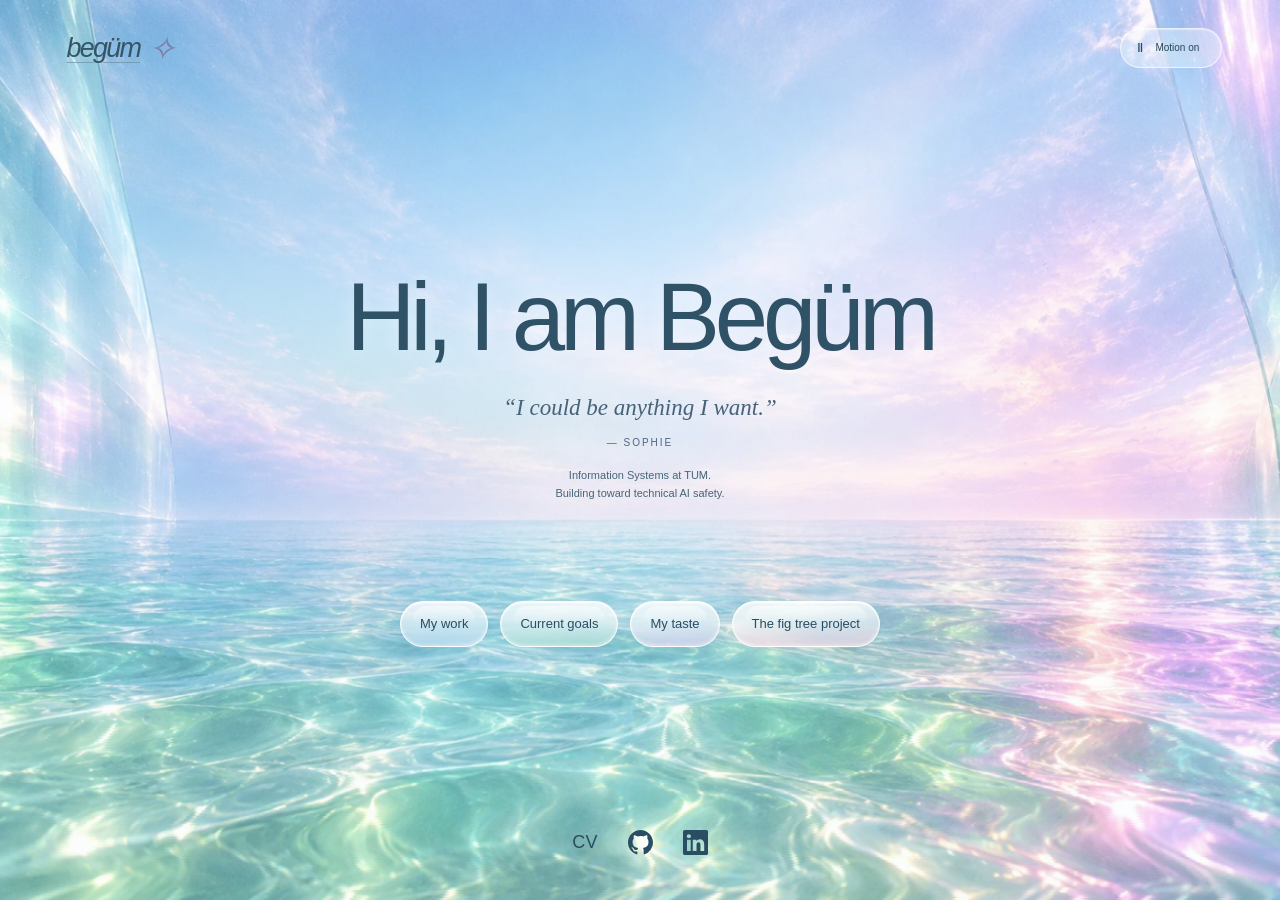
==== commit f2fc9154: "Add files via upload" ====
--- a/index.html
+++ b/index.html
@@ -1,94 +1,27 @@
-<!doctype html><html lang="en"><head><meta charset="utf-8"><meta name="viewport" content="width=device-width,initial-scale=1"><meta name="theme-color" content="#c5e7e7"><meta name="description" content="Begüm Balat — Information Systems at TUM, technical AI safety, community building and possible futures."><title>My work · Begüm Balat</title><link rel="icon" href="../assets/favicon.svg" type="image/svg+xml"><link rel="stylesheet" href="../style.css"></head><body class="page-work"><a class="skip" href="#main">Skip to content</a><header class="site-header"><a class="brand" href="../index.html" aria-label="Return to the main page" title="Return to the main page"><span class="brand-name">begüm</span><span class="brand-star" aria-hidden="true">✧</span></a><button class="menu-toggle" aria-controls="navigation" aria-expanded="false">Menu <span aria-hidden="true">☰</span></button><nav id="navigation" aria-label="Main navigation"><a href="../work/index.html" aria-current="page">My work</a><a href="../goals/index.html" >Current goals</a><a href="../taste/index.html" >My taste</a><a href="../fig-tree/index.html" >The fig tree project</a></nav><button class="motion-toggle" id="motion" aria-label="Pause animations" aria-pressed="false"><span class="motion-icon">Ⅱ</span><span class="motion-label">Motion on</span></button></header><main id="main"><section class="page-hero work-hero">
-  <img id="work-lake" class="hero-backdrop" src="../assets/botanical.webp" alt="" fetchpriority="high">
-  <canvas class="lake-motion" data-water-image="work-lake" data-horizon=".46" data-position-y=".6" data-strength=".65" data-water-mask="lake" aria-hidden="true"></canvas>
-  <div class="hero-text">
-    <p class="eyebrow">01 / RESEARCH, PROJECTS &amp; PEOPLE</p>
-    <h1>My <em>work.</em></h1>
-    <p class="lede">AI safety fieldbuilding, technical projects, and operations.</p>
-  </div>
-</section>
-<div class="content-wrap work-content"><nav class="work-sections" aria-label="Sections on this page">
-  <a href="#maissi">MAISSI</a><a href="#research">Research</a><a href="#experience">Work experience</a><a href="#community">Community</a>
-</nav>
-
-<section class="work-section" id="maissi" aria-labelledby="focus-title">
-  <h2 class="work-section-title" id="focus-title">Current focus</h2>
-  <article class="maissi-feature">
-    <div class="maissi-identity">
-      <span class="entry-date">2026 — PRESENT</span>
-      <h3><a href="https://munichaisafety.com/student-initiative/" target="_blank" rel="noopener">MAISSI</a></h3>
-      <p class="initiative-name">Munich AI Safety Student Initiative</p>
-      <p class="entry-role">Co-founder &amp; Programme Lead</p>
+<!doctype html><html lang="en"><head><meta charset="utf-8"><meta name="viewport" content="width=device-width,initial-scale=1"><meta name="theme-color" content="#c5e7e7"><meta name="description" content="Begüm Balat — Information Systems at TUM, technical AI safety, community building and possible futures."><title>Welcome · Begüm Balat</title><link rel="icon" href="favicon.svg" type="image/svg+xml"><link rel="stylesheet" href="style.css"></head><body class="page-home"><a class="skip" href="#main">Skip to content</a><header class="site-header"><a class="brand" href="index.html" aria-label="Return to the main page" title="Return to the main page"><span class="brand-name">begüm</span><span class="brand-star" aria-hidden="true">✧</span></a><button class="menu-toggle" aria-controls="navigation" aria-expanded="false">Menu <span aria-hidden="true">☰</span></button><nav id="navigation" aria-label="Main navigation"><a href="work.html" >My work</a><a href="goals.html" >Current goals</a><a href="taste.html" >My taste</a><a href="fig-tree.html" >The fig tree project</a></nav><button class="motion-toggle" id="motion" aria-label="Pause animations" aria-pressed="false"><span class="motion-icon">Ⅱ</span><span class="motion-label">Motion on</span></button></header><main id="main" class="home-main">
+  <section class="water-world" aria-labelledby="welcome-title">
+    <img id="home-ocean" class="water-background" src="ocean.webp" alt="" fetchpriority="high">
+    <canvas id="ocean-motion" data-water-image="home-ocean" data-horizon=".58" data-position-y=".59" aria-hidden="true"></canvas>
+    <div class="home-greeting">
+      <h1 id="welcome-title">Hi, I am Begüm</h1>
+      <p class="home-quote">“I could be anything I want.”<cite>— SOPHIE</cite></p>
+      <div class="home-intro">Information Systems at TUM.<br>Building toward technical AI safety.</div>
     </div>
-    <div class="maissi-contributions">
-      <p>Co-building a student community around AI safety.</p>
-      <ul>
-        <li>Building academic connections.</li>
-        <li>Organising speaker events and meetups.</li>
-        <li>Starting a 6 week fellowship</li>
-      </ul>
+    <nav class="home-destinations" aria-label="Explore my world">
+      <a class="destination destination-work" href="work.html">My work</a>
+      <a class="destination destination-goals" href="goals.html">Current goals</a>
+      <a class="destination destination-taste" href="taste.html">My taste</a>
+      <a class="destination destination-fig" href="fig-tree.html">The fig tree project</a>
+    </nav>
+    <div class="linkbar professional-links home-professional-links" aria-label="Professional profiles and CV">
+      <a class="profile-icon profile-cv" href="Begum_Balat_CV.pdf" download="Begum_Balat_CV.pdf" aria-label="Download my CV" title="Download my CV">CV</a>
+      <a class="profile-icon" href="https://github.com/begumblt" target="_blank" rel="noopener" aria-label="GitHub profile (opens in a new tab)" title="GitHub">
+        <svg viewBox="0 0 16 16" width="25" height="25" fill="currentColor" aria-hidden="true" focusable="false"><path d="M8 0C3.58 0 0 3.58 0 8c0 3.54 2.29 6.53 5.47 7.59.4.07.55-.17.55-.38 0-.19-.01-.82-.01-1.49-2.01.37-2.53-.49-2.69-.94-.09-.23-.48-.94-.82-1.13-.28-.15-.68-.52-.01-.53.63-.01 1.08.58 1.23.82.72 1.21 1.87.87 2.33.66.07-.52.28-.87.51-1.07-1.78-.2-3.64-.89-3.64-3.95 0-.87.31-1.59.82-2.15-.08-.2-.36-1.02.08-2.12 0 0 .67-.21 2.2.82a7.65 7.65 0 0 1 2-.27c.68 0 1.36.09 2 .27 1.53-1.04 2.2-.82 2.2-.82.44 1.1.16 1.92.08 2.12.51.56.82 1.27.82 2.15 0 3.07-1.87 3.75-3.65 3.95.29.25.54.73.54 1.48 0 1.07-.01 1.93-.01 2.2 0 .21.15.46.55.38A8.013 8.013 0 0 0 16 8c0-4.42-3.58-8-8-8z"/></svg>
+      </a>
+      <a class="profile-icon" href="https://www.linkedin.com/in/beguem-balat/" target="_blank" rel="noopener" aria-label="LinkedIn profile (opens in a new tab)" title="LinkedIn">
+        <svg viewBox="0 0 16 16" width="25" height="25" fill="currentColor" aria-hidden="true" focusable="false"><path d="M0 1.146C0 .513.526 0 1.175 0h13.65C15.474 0 16 .513 16 1.146v13.708c0 .633-.526 1.146-1.175 1.146H1.175C.526 16 0 15.487 0 14.854V1.146zm4.943 12.248V6.169H2.542v7.225h2.401zm-1.2-8.212c.837 0 1.358-.554 1.358-1.248-.015-.709-.521-1.248-1.342-1.248S2.43 3.225 2.43 3.934c0 .694.521 1.248 1.297 1.248h.016zm4.908 8.212V9.359c0-.216.016-.432.08-.586.173-.431.568-.878 1.232-.878.869 0 1.216.662 1.216 1.634v3.865h2.401V9.25c0-2.22-1.184-3.252-2.763-3.252-1.274 0-1.845.7-2.165 1.193v.025h-.016l.016-.025V6.169H6.25c.03.678 0 7.225 0 7.225h2.401z"/></svg>
+      </a>
     </div>
-  </article>
-</section>
-
-<section class="work-section" id="research" aria-labelledby="research-title">
-  <h2 class="work-section-title" id="research-title">Research &amp; papers</h2>
-  <div class="research-list">
-    <article class="paper-entry ongoing-project">
-      <div class="paper-meta"><span class="project-status">Ongoing</span><span>Research project</span></div>
-      <div><h3>AgentRisk — SemEval 2027</h3><p>We’re joining the AgentRisk shared task, working on risk-level estimation, harm-domain classification, risk-driver classification and policy-guided intervention.</p></div>
-      <a class="paper-download" href="https://agentrisk-semeval.lovable.app/" target="_blank" rel="noopener" aria-label="Explore the AgentRisk SemEval 2027 tasks">AgentRisk</a>
-    </article>
-    <article class="paper-entry">
-      <div class="paper-meta"><span class="entry-date">2026 · TUM</span><span>Seminar paper</span></div>
-      <div><h3>A Comparison of Performance Prediction Methods for GPU-Based Deep Learning</h3><p>Comparing GPU performance-prediction methods at the Chair of Computer Architecture and Parallel Systems.</p></div>
-      <a class="paper-download" href="../papers/GPU_Performance_Prediction_Begum_Balat.pdf" download="GPU_Performance_Prediction_Begum_Balat.pdf" aria-label="Download A Comparison of Performance Prediction Methods for GPU-Based Deep Learning (PDF)">Download paper</a>
-    </article>
-    <article class="paper-entry">
-      <div class="paper-meta"><span class="entry-date">2024–2025 · TUM</span><span>Research project</span></div>
-      <div><h3>Can AI Capture Emotional Reasoning in Moral Decision-Making?</h3><p>Study design, participant recruitment, data collection and analysis at the TUM School of Social Sciences and Technology.</p></div>
-      <a class="paper-download" href="https://lnkd.in/p/e3TWY2D2" target="_blank" rel="noopener">Project post</a>
-    </article>
-  </div>
-</section>
-
-<section class="work-section" id="experience" aria-labelledby="experience-title">
-  <h2 class="work-section-title" id="experience-title">Work Experience: Technical &amp; Operational</h2>
-  <div class="experience-list">
-    <article class="experience-entry">
-      <span class="entry-date">2025 — PRESENT</span>
-      <div><h3>Unsere Grüne Glasfaser</h3><p class="entry-role">Business Intelligence &amp; Process Management</p><p>Automation with Python and Power Automate, ERP API integration, supplier data workflows and cross-team process documentation.</p><a class="text-link" href="https://begumblt.github.io/loop-training-minicourse" target="_blank" rel="noopener">Microsoft Loop training project</a></div>
-    </article>
-    <article class="experience-entry">
-      <span class="entry-date">2024–2025</span>
-      <div><h3>Thüga Energie</h3><p>BPMN process modelling for SAP S/4HANA migration and Python scripts supporting HR data integration.</p></div>
-    </article>
-    <article class="experience-entry">
-      <span class="entry-date">2023–2024</span>
-      <div><h3>TUM ITO HelpDesk</h3><p>IT support, database maintenance and an internal knowledge base.</p></div>
-    </article>
-    <article class="experience-entry">
-      <span class="entry-date">2022</span>
-      <div><h3>DefineX</h3><p>Software engineering internship with Java, JUnit and Spring APIs.</p></div>
-    </article>
-  </div>
-</section>
-
-<section class="work-section" id="community" aria-labelledby="community-title">
-  <h2 class="work-section-title" id="community-title">Fieldbuilding &amp; community</h2>
-  <div class="experience-list">
-    <article class="experience-entry">
-      <span class="entry-date">2026 — PRESENT</span>
-      <div><h3>EA Munich</h3><p class="entry-role">Organiser</p><p>Created and lead the nationwide Accountability Buddy Program. Organising workshops and community dinners, including an AI governance workshop with Apart Research.</p></div>
-    </article>
-    <article class="experience-entry">
-      <span class="entry-date">2023–2025</span>
-      <div><h3>Women in Computer Science @ TUM</h3><p>Elected board member; supported the transition to a registered association and organised events and AI bias workshops.</p></div>
-    </article>
-    <article class="experience-entry">
-      <span class="entry-date">2023</span>
-      <div><h3>Turkey–Syria earthquake relief</h3><p>Coordinated donation tracking and supply routing with a ten-person team and the Turkish Consulate.</p></div>
-    </article>
-  </div>
-</section>
-</div></main><footer class="site-footer"><a class="footer-name" href="../index.html">begüm balat <span aria-hidden="true">✧</span></a><span>Technology, people & possible futures.</span><a href="mailto:begum.balat@gmail.com">Say hello</a></footer><script src="../app.js" defer></script></body></html>+  </section>
+</main>
+<script src="app.js" defer></script></body></html>
--- a/style.css
+++ b/style.css
@@ -173,7 +173,7 @@
 .drifting-cursors{position:fixed;inset:0;z-index:9;overflow:hidden;pointer-events:none;user-select:none}
 .drifting-cursors *{pointer-events:none!important}
 .aero-cursor{position:absolute;top:0;left:0;display:block;width:30px;height:36px;
-  background:url('./assets/aero-cursor.svg') center/contain no-repeat;opacity:.72;
+  background:url('aero-cursor.svg') center/contain no-repeat;opacity:.72;
   filter:drop-shadow(0 4px 5px #566f9733);will-change:transform}
 .cursor-1{width:25px;height:30px;filter:hue-rotate(50deg) drop-shadow(0 4px 5px #566f9733)}
 .cursor-2{width:23px;height:28px;filter:hue-rotate(290deg) drop-shadow(0 4px 5px #566f9733)}
